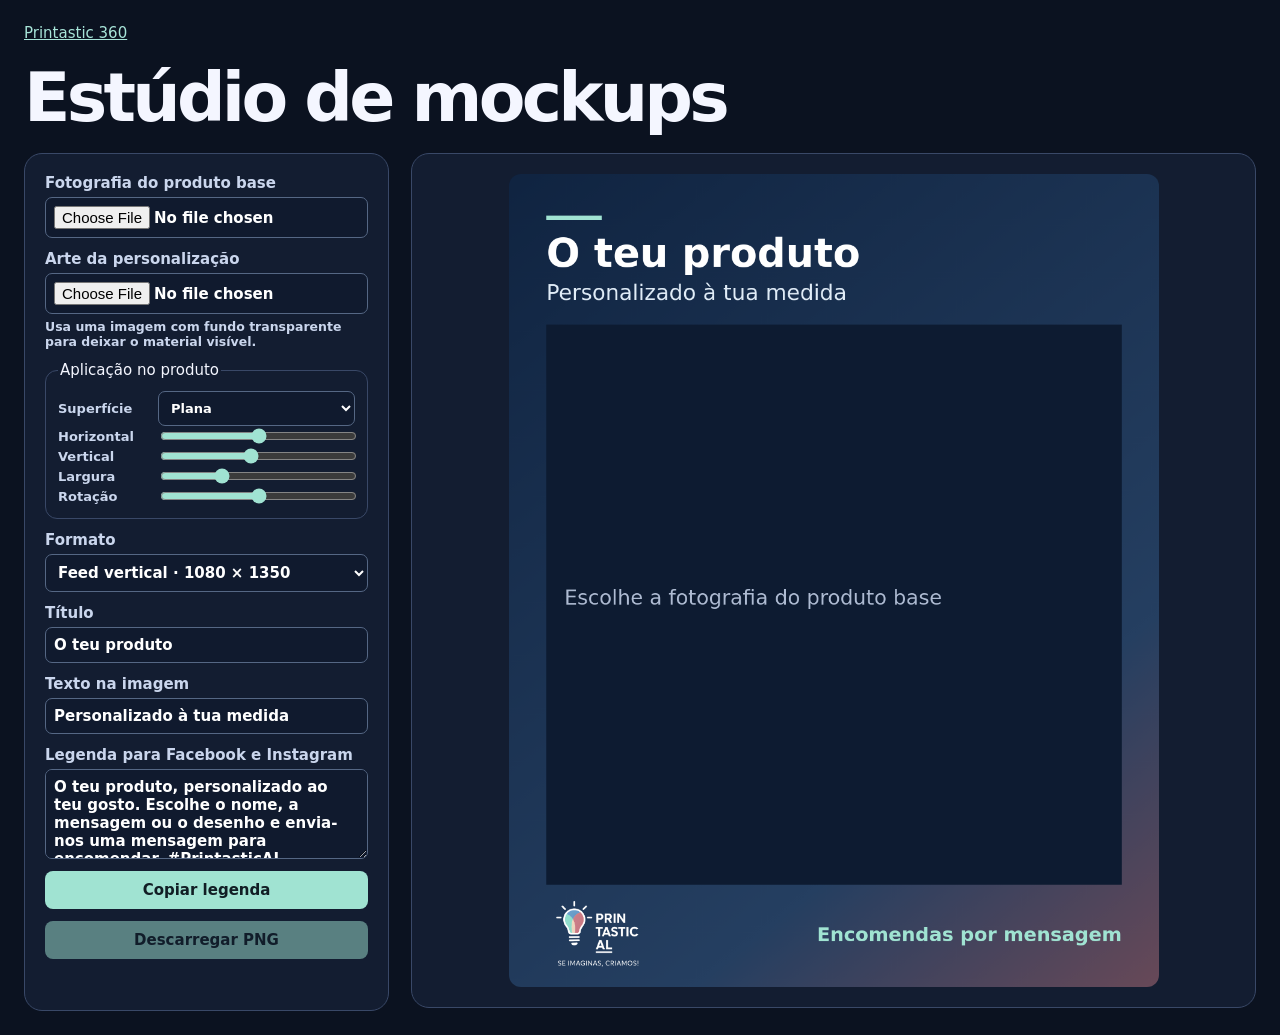
==== mockup.html @ 5ad5cf3b "Adicionar estúdio de mockups e publicidade ao catálogo" ====
<!doctype html>
<html lang="pt-PT"><head><meta charset="utf-8"><meta name="viewport" content="width=device-width,initial-scale=1"><title>Mockups | Printastic 360</title>
<style>
*{box-sizing:border-box}body{margin:0;background:#0b1220;color:#f4f6ff;font:15px system-ui,sans-serif}main{max-width:1300px;margin:auto;padding:24px}a{color:#a7e4d8}h1{font-size:clamp(35px,6vw,68px);margin:16px 0;letter-spacing:-.055em}p{color:#bec9e3}.grid{display:grid;grid-template-columns:minmax(270px,365px) minmax(0,1fr);gap:22px;align-items:start}section,aside{padding:20px;border:1px solid #394867;border-radius:18px;background:#131d31}form{display:grid;gap:12px}label{display:grid;gap:5px;color:#cad6ed;font-weight:600}fieldset{border:1px solid #394867;border-radius:12px;padding:12px;margin:0}fieldset label{grid-template-columns:95px 1fr;align-items:center;font-size:13px}input,textarea,select,button{min-width:0;font:inherit}input:not([type=range]),textarea,select{width:100%;padding:8px;color:white;background:#101a2e;border:1px solid #556784;border-radius:7px}input[type=range]{width:100%;accent-color:#a0e3d2}button{background:#a0e3d2;color:#111e25;border:none;border-radius:8px;padding:10px 14px;cursor:pointer;font-weight:700}button:disabled{opacity:.5;cursor:default}canvas{width:min(100%,650px);height:auto;display:block;margin:auto;border-radius:12px}#message{min-height:1.4em;margin:.5em 0;font-size:13px}@media(max-width:740px){.grid{grid-template-columns:1fr}main{padding:16px}}
</style></head><body><main>
<a href="./">Printastic 360</a>
<h1>Estúdio de mockups</h1>
<div class="grid">
<aside><form id="controls">
<label>Fotografia do produto base<input name="photo" type="file" accept="image/png,image/jpeg,image/webp"></label>
<label>Arte da personalização<input name="art" type="file" accept="image/png,image/webp"><small>Usa uma imagem com fundo transparente para deixar o material visível.</small></label>
<fieldset><legend>Aplicação no produto</legend>
<label>Superfície<select name="surface"><option value="flat">Plana</option><option value="curve">Curva · caneca ou garrafa</option></select></label>
<label>Horizontal<input name="x" type="range" min="0" max="100" value="50"></label>
<label>Vertical<input name="y" type="range" min="0" max="100" value="46"></label>
<label>Largura<input name="size" type="range" min="5" max="95" value="32"></label>
<label>Rotação<input name="angle" type="range" min="-45" max="45" value="0"></label>
</fieldset>
<label>Formato<select name="format"><option value="1350">Feed vertical · 1080 × 1350</option><option value="1080">Feed quadrado · 1080 × 1080</option><option value="1920">Stories · 1080 × 1920</option></select></label>
<label>Título<input name="title" maxlength="70"></label>
<label>Texto na imagem<input name="subtitle" maxlength="80" value="Personalizado à tua medida"></label>
<label>Legenda para Facebook e Instagram<textarea name="caption" rows="4" maxlength="2200"></textarea></label>
<button type="button" id="copy">Copiar legenda</button>
<button type="button" id="download" disabled>Descarregar PNG</button>
</form><p id="message" role="status"></p></aside>
<section aria-label="Pré-visualização do anúncio"><canvas id="preview" width="1080" height="1350">Pré-visualização do anúncio.</canvas></section>
</div></main><script type="module" src="./mockup.mjs"></script></body></html>
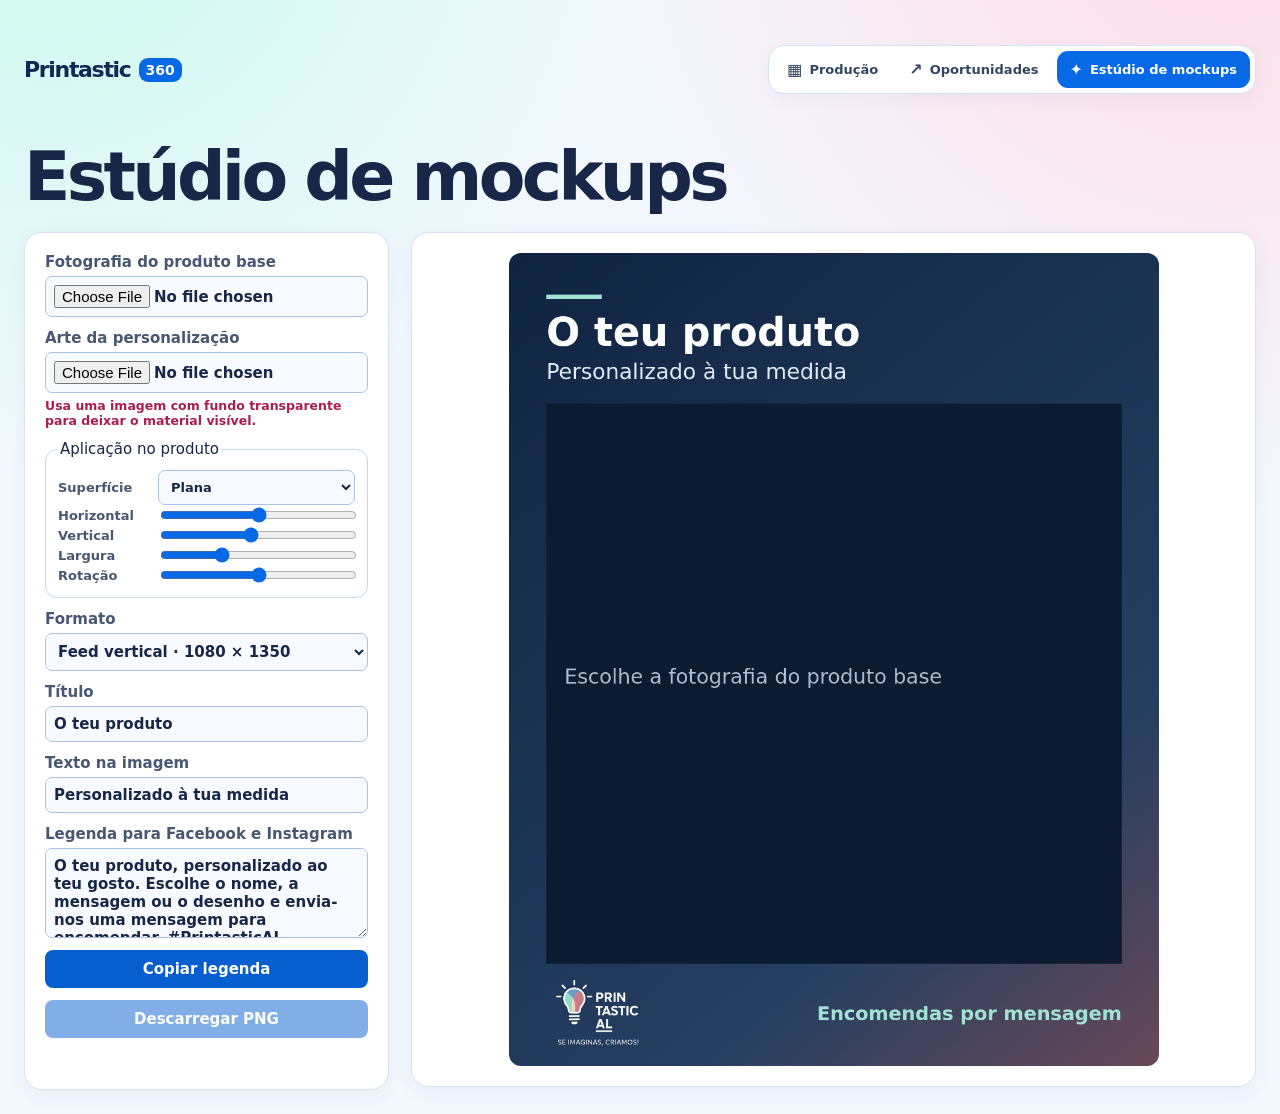
==== commit 4548cfde: "Add files via upload" ====
--- a/mockup.html
+++ b/mockup.html
@@ -2,8 +2,9 @@
 <html lang="pt-PT"><head><meta charset="utf-8"><meta name="viewport" content="width=device-width,initial-scale=1"><title>Mockups | Printastic 360</title>
 <style>
 *{box-sizing:border-box}body{margin:0;background:#0b1220;color:#f4f6ff;font:15px system-ui,sans-serif}main{max-width:1300px;margin:auto;padding:24px}a{color:#a7e4d8}h1{font-size:clamp(35px,6vw,68px);margin:16px 0;letter-spacing:-.055em}p{color:#bec9e3}.grid{display:grid;grid-template-columns:minmax(270px,365px) minmax(0,1fr);gap:22px;align-items:start}section,aside{padding:20px;border:1px solid #394867;border-radius:18px;background:#131d31}form{display:grid;gap:12px}label{display:grid;gap:5px;color:#cad6ed;font-weight:600}fieldset{border:1px solid #394867;border-radius:12px;padding:12px;margin:0}fieldset label{grid-template-columns:95px 1fr;align-items:center;font-size:13px}input,textarea,select,button{min-width:0;font:inherit}input:not([type=range]),textarea,select{width:100%;padding:8px;color:white;background:#101a2e;border:1px solid #556784;border-radius:7px}input[type=range]{width:100%;accent-color:#a0e3d2}button{background:#a0e3d2;color:#111e25;border:none;border-radius:8px;padding:10px 14px;cursor:pointer;font-weight:700}button:disabled{opacity:.5;cursor:default}canvas{width:min(100%,650px);height:auto;display:block;margin:auto;border-radius:12px}#message{min-height:1.4em;margin:.5em 0;font-size:13px}@media(max-width:740px){.grid{grid-template-columns:1fr}main{padding:16px}}
-</style></head><body><main>
-<a href="./">Printastic 360</a>
+</style>
+<link rel="stylesheet" href="./identidade.css"></head><body><main>
+<div class="top"><a class="brand" href="./">Printastic<span>360</span></a><nav class="nav-tabs" aria-label="Menu principal"><a href="./"><span aria-hidden="true">▦</span> Produção</a><a href="./oportunidades.html" ><span aria-hidden="true">↗</span> Oportunidades</a><a href="./mockup.html" class="active" aria-current="page"><span aria-hidden="true">✦</span> Estúdio de mockups</a></nav></div>
 <h1>Estúdio de mockups</h1>
 <div class="grid">
 <aside><form id="controls">
--- a/identidade.css
+++ b/identidade.css
@@ -0,0 +1,72 @@
+:root {
+  color-scheme: light;
+  --ink: #182747;
+  --sub: #52617c;
+  --line: #dae4f3;
+  --panel: #fff;
+  --accent: #0869e7;
+  --blue: #0869e7;
+  --teal: #007e73;
+  --coral: #cb2859;
+}
+body {
+  color: var(--ink);
+  background: radial-gradient(ellipse at 4% -12%, #c9f9ec, transparent 35%),
+              radial-gradient(ellipse at 96% -14%, #ffd9e5, transparent 37%), #f3f8ff;
+}
+.top { display:flex; justify-content:space-between; align-items:center; gap:16px; padding:21px 0 27px; flex-wrap:wrap }
+.brand { display:inline-flex; align-items:center; gap:8px; text-decoration:none; color:#112754; font-size:22px; font-weight:800; letter-spacing:-.06em }
+.brand span { display:inline-block; padding:4px 7px; width:auto; height:auto; border-radius:9px; color:#fff; background:#0869e7; font-size:14px; letter-spacing:0 }
+.top .nav-tabs { display:flex; gap:5px; overflow:auto; max-width:100%; padding:5px; border:1px solid #d5e4f1; border-radius:16px; background:#fff; box-shadow:0 6px 18px #2845690b }
+.nav-tabs a { display:inline-flex; align-items:center; gap:7px; padding:9px 13px; border-radius:11px; font-size:13px; font-weight:750; text-decoration:none; white-space:nowrap; color:#324764 }
+.nav-tabs a:hover { background:#e8f4ff; color:#0956bc }
+.nav-tabs a.active { color:#fff; background:#0869e7 }
+.nav-tabs a span { font-size:16px }
+.hero, main>header {
+  background:radial-gradient(ellipse at 88% 125%, #ff507b 0%,transparent 54%),
+             radial-gradient(ellipse at 25% -60%, #14debc 0%,transparent 67%),
+             linear-gradient(118deg,#066bb8 0%,#155fe2 56%,#7048ca 100%);
+  color:#fff;
+  border:0;
+  box-shadow:0 18px 32px #26489125;
+}
+.hero { padding:clamp(26px,4.6vw,58px); }
+.hero h1 { font-size:clamp(39px,6vw,76px); max-width:12ch; }
+.hero p, main>header p { color:#fff }
+.hero-logo { max-width:210px }
+section,details,aside,article,.tools,.metric {
+  color:#182747; background:#fff; border-color:#d5e3f2;
+  box-shadow:0 5px 20px #2342680e;
+}
+article:nth-child(3n+1) { border-left:4px solid #1384ee }
+article:nth-child(3n+2) { border-left:4px solid #13bfa6 }
+article:nth-child(3n+3) { border-left:4px solid #f86187 }
+.metric { border-top:4px solid #1683ef; background:#edf6ff }
+.metric:nth-child(2) { border-top-color:#f05b84; background:#fff0f5 }
+.metric:nth-child(3) { border-top-color:#00ae98; background:#e4faf3 }
+.metric:nth-child(4) { border-top-color:#8b6cea; background:#f2edff }
+.metric strong { color:#163e77 }
+.metric:nth-child(2) strong,.late { color:#aa164a }
+.metric:nth-child(3) strong { color:#007367 }
+.metric:nth-child(4) strong { color:#5839a6 }
+p,label,#queue,#purchases,#catalog { color:#485873 }
+a { color:#0659be }
+small { color:#a91e50 }
+button { color:white; background:#075ecf; }
+#backup,article button { color:#0755ba; background:#eaf4ff; border:1px solid #bdd9fa }
+input:not([type=range]),textarea,select { background:#f7fbff; color:#182747; border-color:#a9c3e1; }
+input[type=range] { accent-color:#0869e7 }
+fieldset { border-color:#c3d7ed }
+button:focus-visible,a:focus-visible,summary:focus-visible,input:focus-visible,select:focus-visible { outline:3px solid #d52b62; outline-offset:3px }
+#status,#message { color:#00695d }
+#pilot { margin-top:14px; box-shadow:none }
+main>header a { color:#fff }
+@media(max-width:650px) {
+  .top { padding-bottom:18px; }
+  .top .nav-tabs { width:100%; }
+  .nav-tabs a { padding:8px 10px; }
+}
+#pilot { padding:16px 20px; background:#fff; border:1px solid #d5e3f2; border-radius:16px }
+#pilot h2 { margin:0 0 5px; font-size:18px }
+#pilot .unlock { display:flex; gap:8px; align-items:end; margin:0; flex-wrap:wrap }
+#pilot .unlock input { min-width:160px }
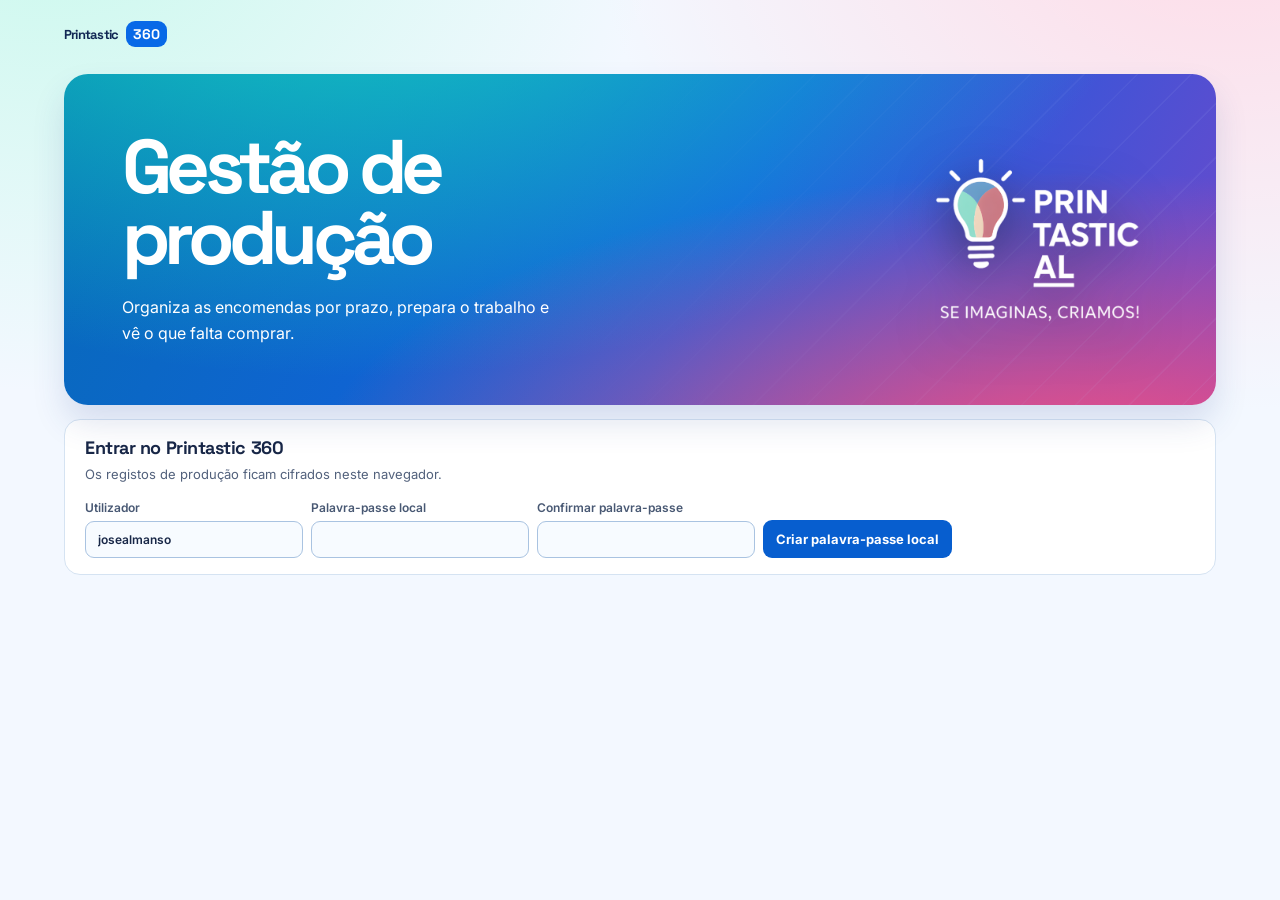
==== commit b4fad0e8: "Mostrar as áreas só após desbloqueio e remover comprimento mínimo" ====
--- a/mockup.html
+++ b/mockup.html
@@ -3,8 +3,22 @@
 <style>
 *{box-sizing:border-box}body{margin:0;background:#0b1220;color:#f4f6ff;font:15px system-ui,sans-serif}main{max-width:1300px;margin:auto;padding:24px}a{color:#a7e4d8}h1{font-size:clamp(35px,6vw,68px);margin:16px 0;letter-spacing:-.055em}p{color:#bec9e3}.grid{display:grid;grid-template-columns:minmax(270px,365px) minmax(0,1fr);gap:22px;align-items:start}section,aside{padding:20px;border:1px solid #394867;border-radius:18px;background:#131d31}form{display:grid;gap:12px}label{display:grid;gap:5px;color:#cad6ed;font-weight:600}fieldset{border:1px solid #394867;border-radius:12px;padding:12px;margin:0}fieldset label{grid-template-columns:95px 1fr;align-items:center;font-size:13px}input,textarea,select,button{min-width:0;font:inherit}input:not([type=range]),textarea,select{width:100%;padding:8px;color:white;background:#101a2e;border:1px solid #556784;border-radius:7px}input[type=range]{width:100%;accent-color:#a0e3d2}button{background:#a0e3d2;color:#111e25;border:none;border-radius:8px;padding:10px 14px;cursor:pointer;font-weight:700}button:disabled{opacity:.5;cursor:default}canvas{width:min(100%,650px);height:auto;display:block;margin:auto;border-radius:12px}#message{min-height:1.4em;margin:.5em 0;font-size:13px}@media(max-width:740px){.grid{grid-template-columns:1fr}main{padding:16px}}
 </style>
-<link rel="stylesheet" href="./identidade.css"></head><body><main>
-<div class="top"><a class="brand" href="./">Printastic<span>360</span></a><nav class="nav-tabs" aria-label="Menu principal"><a href="./"><span aria-hidden="true">▦</span> Produção</a><a href="./oportunidades.html" ><span aria-hidden="true">↗</span> Oportunidades</a><a href="./mockup.html" class="active" aria-current="page"><span aria-hidden="true">✦</span> Estúdio de mockups</a></nav></div>
+<link rel="stylesheet" href="./identidade.css"><script>
+if (window.parent === window) {
+  location.replace('./');
+} else {
+  try {
+    const menu = parent.document.getElementById('app-menu');
+    if (!menu || menu.hidden || parent.document.getElementById('app-view') !== frameElement) {
+      document.documentElement.hidden = true;
+    }
+  } catch {
+    document.documentElement.hidden = true;
+  }
+}
+</script>
+</head><body><main>
+
 <h1>Estúdio de mockups</h1>
 <div class="grid">
 <aside><form id="controls">
